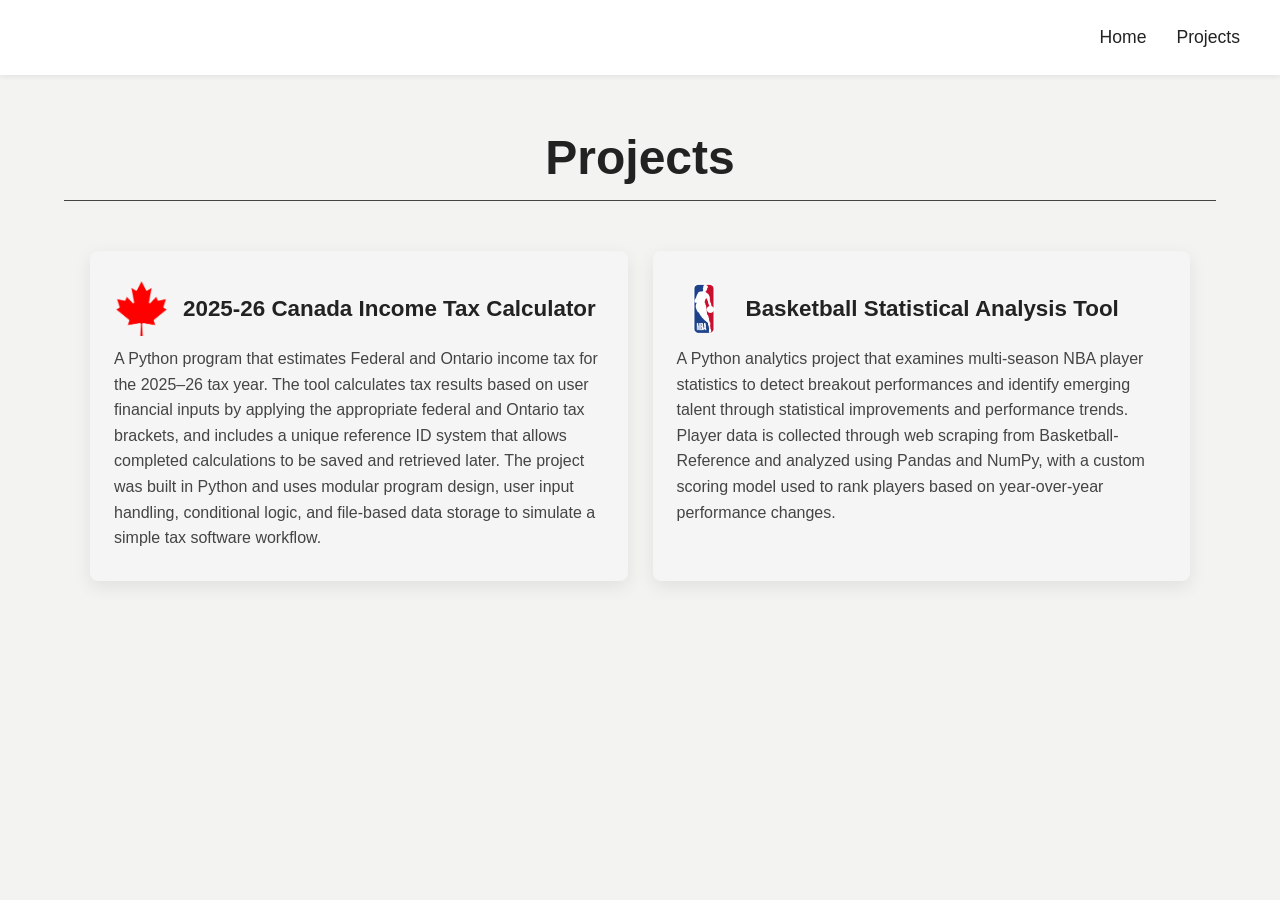
==== projects.html @ 59742af0 "Add files via upload" ====
<!DOCTYPE html>
<html lang="en">
<head>
<meta charset="UTF-8">
<meta name="viewport" content="width=device-width, initial-scale=1.0">
<title>Projects | Ethan Reis</title>

<link rel="stylesheet" href="styles.css">

<link rel="stylesheet"
href="https://cdnjs.cloudflare.com/ajax/libs/font-awesome/6.5.2/css/all.min.css"/>

</head>

<body>

<nav class="navbar">
<ul class="nav-links">
<li><a href="index.html#home">Home</a></li>
<li><a href="projects.html">Projects</a></li>
</ul>
</nav>


<section class="projects-page">

<h1>Projects</h1>
<div class="section-line"></div>


<div class="projects-grid">

<div class="project-card">

<div class="project-header">
<img src="assets/cra.png" class="project-icon">
<h3>2025-26 Canada Income Tax Calculator</h3>
</div>

<p>
A Python program that estimates Federal and Ontario income tax for the 2025–26 tax year. The tool calculates tax results based on user
financial inputs by applying the appropriate federal and Ontario tax brackets, and includes a unique reference ID system that allows 
completed calculations to be saved and retrieved later. The project was built in Python and uses modular program design, user input handling, conditional logic, 
and file-based data storage to simulate a simple tax software workflow.
</p>

</div>



<div class="project-card">

<div class="project-header">
<img src="assets/nba.png" class="project-icon">
<h3>Basketball Statistical Analysis Tool</h3>
</div>

<p>
A Python analytics project that examines multi-season NBA player statistics to detect breakout performances and identify emerging talent through 
statistical improvements and performance trends. Player data is collected through web scraping from Basketball-Reference and analyzed using Pandas and NumPy, 
with a custom scoring model used to rank players based on year-over-year performance changes.
</p>

</div>

</div>

</section>

</body>
</html>
---- styles.css ----
* {
  margin: 0;
  padding: 0;
  box-sizing: border-box;
}

html {
  scroll-behavior: smooth;
}

body {
  font-family: Arial, sans-serif;
  color: #222;
  background-color: #f3f3f1;
}

/* NAVBAR */
.navbar {
  position: fixed;
  top: 0;
  width: 100%;
  height: 75px;
  background-color: #ffffff;
  display: flex;
  justify-content: flex-end;
  align-items: center;
  padding: 0 40px;
  z-index: 1000;
  box-shadow: 0 1px 6px rgba(0, 0, 0, 0.08);
}

.nav-links {
  list-style: none;
  display: flex;
  gap: 30px;
}

.nav-links a {
  text-decoration: none;
  color: #222;
  font-size: 1.1rem;
  font-weight: 500;
  transition: 0.25s ease;
}

.nav-links a:hover {
  color: #555;
}

/* HERO */
.hero {
  min-height: 100vh;
  display: flex;
  justify-content: center;
  align-items: center;
  text-align: center;
  padding: 100px 20px 40px;
  position: relative;
  overflow: hidden;
  background: #efefec;
}

/* large top-left shape */
.hero::before {
  content: "";
  position: absolute;
  width: 520px;
  height: 520px;
  top: -120px;
  left: -80px;
  background: rgba(255,255,255,0.55);
  clip-path: polygon(50% 0%, 100% 50%, 50% 100%, 0% 50%);
  transform: rotate(12deg);
}

/* bottom-right shape */
.hero::after {
  content: "";
  position: absolute;
  width: 480px;
  height: 480px;
  bottom: -160px;
  right: -100px;
  background: rgba(210,210,210,0.35);
  clip-path: polygon(25% 0%, 100% 0%, 75% 100%, 0% 100%);
  transform: rotate(-10deg);
}

/* extra shapes */
.hero .shape1,
.hero .shape2,
.hero .shape3,
.hero .shape4 {
  position: absolute;
  z-index: 0;
}

.hero .shape1 {
  width: 300px;
  height: 300px;
  top: 15%;
  right: 20%;
  background: rgba(230,230,230,0.4);
  clip-path: polygon(0 20%, 80% 0, 100% 80%, 20% 100%);
  transform: rotate(18deg);
}

.hero .shape2 {
  width: 220px;
  height: 220px;
  bottom: 18%;
  left: 22%;
  background: rgba(200,200,200,0.35);
  transform: rotate(45deg);
}

.hero .shape3 {
  width: 180px;
  height: 180px;
  top: 30%;
  left: 10%;
  background: rgba(240,240,240,0.45);
  clip-path: polygon(50% 0%, 100% 40%, 80% 100%, 20% 100%, 0% 40%);
}

.hero .shape4 {
  width: 260px;
  height: 260px;
  bottom: 10%;
  right: 35%;
  background: rgba(220,220,220,0.35);
  clip-path: polygon(25% 0%, 100% 25%, 75% 100%, 0% 75%);
}

.hero .shape5,
.hero .shape6,
.hero .shape7 {
  position: absolute;
  z-index: 0;
}

/* large mid-right */
.hero .shape5 {
  width: 420px;
  height: 420px;
  top: 35%;
  right: -120px;
  background: rgba(220,220,220,0.35);
  clip-path: polygon(20% 0%, 100% 20%, 80% 100%, 0% 80%);
  transform: rotate(-14deg);
}

/* large center-left */
.hero .shape6 {
  width: 380px;
  height: 380px;
  top: 45%;
  left: -140px;
  background: rgba(245,245,245,0.45);
  transform: rotate(45deg);
}

/* subtle top middle */
.hero .shape7 {
  width: 300px;
  height: 300px;
  top: -60px;
  left: 40%;
  background: rgba(210,210,210,0.3);
  clip-path: polygon(50% 0%, 100% 35%, 80% 100%, 20% 100%, 0% 35%);
  transform: rotate(10deg);
}

.cat-logo {
  position: absolute;
  top: 95px;
  left: 20px;
  width: 110px;
  height: auto;
  z-index: 5;
  opacity: 0.95;
}

.hero-content h1 {
  font-size: 4rem;
  margin-bottom: 20px;
  color: #222;
}

.hero-content p {
  font-size: 1.3rem;
  font-weight: 600;
  margin-bottom: 30px;
  color: #333;
}

/* ICONS */
.social-icons {
  display: flex;
  justify-content: center;
  gap: 28px;
}

.social-icons a {
  color: #222;
  font-size: 2.4rem;
  transition: transform 0.25s ease, color 0.25s ease;
}

.social-icons a:hover {
  transform: scale(1.12);
  color: #555;
}

/* SCROLL DOWN */
.scroll-down {
  position: absolute;
  bottom: 30px;
  left: 50%;
  transform: translateX(-50%);
}

.scroll-down a {
  color: #222;
  font-size: 2rem;
  animation: bounce 1.5s infinite;
  display: inline-block;
}

@keyframes bounce {
  0%, 100% {
    transform: translateY(0);
  }
  50% {
    transform: translateY(8px);
  }
}

/* SCROLL UP */
.scroll-up {
  margin-top: 40px;
  text-align: center;
}

.scroll-up a {
  color: #222;
  font-size: 2rem;
  animation: bounce-up 1.5s infinite;
  display: inline-block;
}

@keyframes bounce-up {
  0%, 100% {
    transform: translateY(0);
  }
  50% {
    transform: translateY(-8px);
  }
}

/* SECTIONS */
.section {
  min-height: 100vh;
  padding: 120px 40px 60px;
  background: transparent;
  text-align: center;
}

.section h2 {
  font-size: 3rem;
  margin-bottom: 15px;
}

.section-line {
  width: 96%;
  max-width: 1700px;
  height: 1px;
  background-color: #444;
  margin: 0 auto 50px;
}

/* ABOUT */
.about-section p {
  max-width: 900px;
  margin: 0 auto;
  font-size: 1.15rem;
  line-height: 1.8;
  color: #333;
}

/* SKILLS */
.skills-section {
  padding-bottom: 80px;
}

.skills-group {
  max-width: 1200px;
  margin: 0 auto 70px;
  padding: 40px 30px;
  background: #2f2f2f;
  border-radius: 12px;
  box-shadow: 0 8px 22px rgba(0, 0, 0, 0.12);
}

.skills-group h3 {
  font-size: 2.8rem;
  color: #f3f3f3;
  margin-bottom: 18px;
}

.skills-text {
  font-size: 1.2rem;
  color: #ffffff;
  margin-bottom: 35px;
  line-height: 1.6;
}

.logo-row {
  display: flex;
  justify-content: center;
  align-items: center;
  flex-wrap: wrap;
  gap: 35px;
}

.logo-card {
  width: 115px;
  height: 115px;
  display: flex;
  align-items: center;
  justify-content: center;
}

.logo-card img {
  max-width: 90px;
  max-height: 90px;
  object-fit: contain;
  display: block;
}

/* FLOATING EFFECT */
.floating {
  animation: float 3.2s ease-in-out infinite;
}

.delay-1 {
  animation-delay: 0.3s;
}

.delay-2 {
  animation-delay: 0.6s;
}

.delay-3 {
  animation-delay: 0.9s;
}

.delay-4 {
  animation-delay: 1.2s;
}

@keyframes float {
  0%, 100% {
    transform: translateY(0px);
  }
  50% {
    transform: translateY(-10px);
  }
}

/* CONTACT */
.contact-icon {
  font-size: 4rem;
  margin-bottom: 40px;
  color: #222;
}

.contact-card {
  background-color: #f5f5f5;
  max-width: 950px;
  margin: 0 auto;
  padding: 45px;
  border-radius: 6px;
  box-shadow: 0 8px 25px rgba(0, 0, 0, 0.08);
  text-align: left;
}

.contact-card form {
  display: flex;
  flex-direction: column;
}

.contact-card label {
  font-weight: 700;
  margin-bottom: 10px;
  margin-top: 18px;
  color: #222;
}

.contact-card input,
.contact-card textarea {
  width: 100%;
  padding: 14px 12px;
  border: 1px solid #c8c8c8;
  border-radius: 4px;
  font-size: 1rem;
  background-color: #fff;
  outline: none;
}

.contact-card textarea {
  resize: vertical;
}

.contact-card button {
  margin: 28px auto 0;
  padding: 12px 24px;
  border: 1px solid #bbb;
  background-color: #efefef;
  border-radius: 4px;
  font-size: 1rem;
  font-weight: 700;
  cursor: pointer;
  transition: 0.25s ease;
}

.contact-card button:hover {
  background-color: #ddd;
}

/* PROJECTS PAGE */
.projects-page {
  min-height: 100vh;
  padding: 130px 40px 60px;
  background: transparent;
  text-align: center;
}

.projects-page h1 {
  font-size: 3rem;
  margin-bottom: 15px;
}

.projects-grid {
  max-width: 1100px;
  margin: 0 auto;
  display: grid;
  grid-template-columns: repeat(auto-fit, minmax(260px, 1fr));
  gap: 25px;
}

.project-card {
  background-color: #f5f5f5;
  padding: 30px 24px;
  border-radius: 8px;
  box-shadow: 0 6px 18px rgba(0, 0, 0, 0.08);
  text-align: left;
}

.project-card h3 {
  margin-bottom: 14px;
  font-size: 1.35rem;
}

.project-card p {
  color: #444;
  line-height: 1.6;
}

/* RESPONSIVE */
@media (max-width: 900px) {
  .cat-logo {
    width: 80px;
    top: 88px;
    left: 12px;
  }

  .skills-group h3 {
    font-size: 2.1rem;
  }

  .logo-card {
    width: 90px;
    height: 90px;
  }

  .logo-card img {
    max-width: 70px;
    max-height: 70px;
  }
}

@media (max-width: 768px) {
  .navbar {
    padding: 0 20px;
  }

  .nav-links {
    gap: 18px;
  }

  .hero-content h1 {
    font-size: 2.8rem;
  }

  .hero-content p {
    font-size: 1rem;
  }

  .section h2,
  .projects-page h1 {
    font-size: 2.2rem;
  }

  .contact-card {
    padding: 25px;
  }

  .skills-group {
    padding: 30px 20px;
  }

  .skills-text {
    font-size: 1rem;
  }
}

.project-header {
display: flex;
align-items: center;
gap: 14px;
margin-bottom: 10px;
}

.project-icon {
width: 55px;
height: 55px;
object-fit: contain;
}

.project-card h3 {
margin: 0;
font-size: 1.4rem;
}
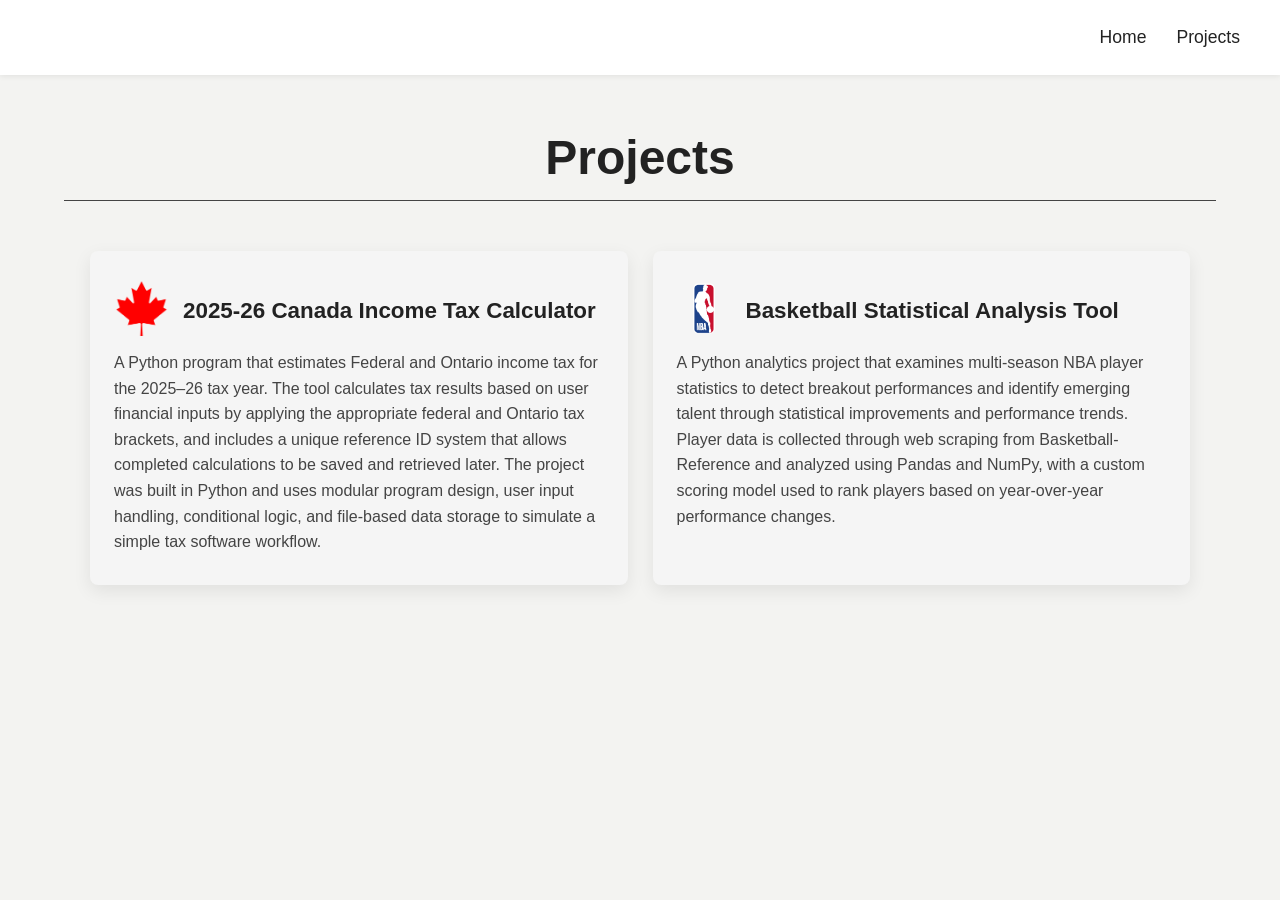
==== commit 7eeb1f80: "Update projects.html" ====
--- a/projects.html
+++ b/projects.html
@@ -33,8 +33,10 @@
 <div class="project-card">
 
 <div class="project-header">
-<img src="assets/cra.png" class="project-icon">
-<h3>2025-26 Canada Income Tax Calculator</h3>
+  <a href="https://github.com/akareese/Canadian-Federal-Ontario-Income-Tax-Calculator-2025-26" target="_blank">
+    <img src="assets/cra.png" class="project-icon" alt="CRA Logo">
+  </a>
+  <h3>2025-26 Canada Income Tax Calculator</h3>
 </div>
 
 <p>
@@ -51,10 +53,11 @@
 <div class="project-card">
 
 <div class="project-header">
-<img src="assets/nba.png" class="project-icon">
-<h3>Basketball Statistical Analysis Tool</h3>
+  <a href="https://github.com/akareese/NBA-Breakout-Season-Analysis-" target="_blank">
+    <img src="assets/nba.png" class="project-icon" alt="NBA Logo">
+  </a>
+  <h3>Basketball Statistical Analysis Tool</h3>
 </div>
-
 <p>
 A Python analytics project that examines multi-season NBA player statistics to detect breakout performances and identify emerging talent through 
 statistical improvements and performance trends. Player data is collected through web scraping from Basketball-Reference and analyzed using Pandas and NumPy, 
@@ -68,4 +71,4 @@
 </section>
 
 </body>
-</html>+</html>
--- a/styles.css
+++ b/styles.css
@@ -1,544 +1,544 @@
-* {
-  margin: 0;
-  padding: 0;
-  box-sizing: border-box;
-}
-
-html {
-  scroll-behavior: smooth;
-}
-
-body {
-  font-family: Arial, sans-serif;
-  color: #222;
-  background-color: #f3f3f1;
-}
-
-/* NAVBAR */
-.navbar {
-  position: fixed;
-  top: 0;
-  width: 100%;
-  height: 75px;
-  background-color: #ffffff;
-  display: flex;
-  justify-content: flex-end;
-  align-items: center;
-  padding: 0 40px;
-  z-index: 1000;
-  box-shadow: 0 1px 6px rgba(0, 0, 0, 0.08);
-}
-
-.nav-links {
-  list-style: none;
-  display: flex;
-  gap: 30px;
-}
-
-.nav-links a {
-  text-decoration: none;
-  color: #222;
-  font-size: 1.1rem;
-  font-weight: 500;
-  transition: 0.25s ease;
-}
-
-.nav-links a:hover {
-  color: #555;
-}
-
-/* HERO */
-.hero {
-  min-height: 100vh;
-  display: flex;
-  justify-content: center;
-  align-items: center;
-  text-align: center;
-  padding: 100px 20px 40px;
-  position: relative;
-  overflow: hidden;
-  background: #efefec;
-}
-
-/* large top-left shape */
-.hero::before {
-  content: "";
-  position: absolute;
-  width: 520px;
-  height: 520px;
-  top: -120px;
-  left: -80px;
-  background: rgba(255,255,255,0.55);
-  clip-path: polygon(50% 0%, 100% 50%, 50% 100%, 0% 50%);
-  transform: rotate(12deg);
-}
-
-/* bottom-right shape */
-.hero::after {
-  content: "";
-  position: absolute;
-  width: 480px;
-  height: 480px;
-  bottom: -160px;
-  right: -100px;
-  background: rgba(210,210,210,0.35);
-  clip-path: polygon(25% 0%, 100% 0%, 75% 100%, 0% 100%);
-  transform: rotate(-10deg);
-}
-
-/* extra shapes */
-.hero .shape1,
-.hero .shape2,
-.hero .shape3,
-.hero .shape4 {
-  position: absolute;
-  z-index: 0;
-}
-
-.hero .shape1 {
-  width: 300px;
-  height: 300px;
-  top: 15%;
-  right: 20%;
-  background: rgba(230,230,230,0.4);
-  clip-path: polygon(0 20%, 80% 0, 100% 80%, 20% 100%);
-  transform: rotate(18deg);
-}
-
-.hero .shape2 {
-  width: 220px;
-  height: 220px;
-  bottom: 18%;
-  left: 22%;
-  background: rgba(200,200,200,0.35);
-  transform: rotate(45deg);
-}
-
-.hero .shape3 {
-  width: 180px;
-  height: 180px;
-  top: 30%;
-  left: 10%;
-  background: rgba(240,240,240,0.45);
-  clip-path: polygon(50% 0%, 100% 40%, 80% 100%, 20% 100%, 0% 40%);
-}
-
-.hero .shape4 {
-  width: 260px;
-  height: 260px;
-  bottom: 10%;
-  right: 35%;
-  background: rgba(220,220,220,0.35);
-  clip-path: polygon(25% 0%, 100% 25%, 75% 100%, 0% 75%);
-}
-
-.hero .shape5,
-.hero .shape6,
-.hero .shape7 {
-  position: absolute;
-  z-index: 0;
-}
-
-/* large mid-right */
-.hero .shape5 {
-  width: 420px;
-  height: 420px;
-  top: 35%;
-  right: -120px;
-  background: rgba(220,220,220,0.35);
-  clip-path: polygon(20% 0%, 100% 20%, 80% 100%, 0% 80%);
-  transform: rotate(-14deg);
-}
-
-/* large center-left */
-.hero .shape6 {
-  width: 380px;
-  height: 380px;
-  top: 45%;
-  left: -140px;
-  background: rgba(245,245,245,0.45);
-  transform: rotate(45deg);
-}
-
-/* subtle top middle */
-.hero .shape7 {
-  width: 300px;
-  height: 300px;
-  top: -60px;
-  left: 40%;
-  background: rgba(210,210,210,0.3);
-  clip-path: polygon(50% 0%, 100% 35%, 80% 100%, 20% 100%, 0% 35%);
-  transform: rotate(10deg);
-}
-
-.cat-logo {
-  position: absolute;
-  top: 95px;
-  left: 20px;
-  width: 110px;
-  height: auto;
-  z-index: 5;
-  opacity: 0.95;
-}
-
-.hero-content h1 {
-  font-size: 4rem;
-  margin-bottom: 20px;
-  color: #222;
-}
-
-.hero-content p {
-  font-size: 1.3rem;
-  font-weight: 600;
-  margin-bottom: 30px;
-  color: #333;
-}
-
-/* ICONS */
-.social-icons {
-  display: flex;
-  justify-content: center;
-  gap: 28px;
-}
-
-.social-icons a {
-  color: #222;
-  font-size: 2.4rem;
-  transition: transform 0.25s ease, color 0.25s ease;
-}
-
-.social-icons a:hover {
-  transform: scale(1.12);
-  color: #555;
-}
-
-/* SCROLL DOWN */
-.scroll-down {
-  position: absolute;
-  bottom: 30px;
-  left: 50%;
-  transform: translateX(-50%);
-}
-
-.scroll-down a {
-  color: #222;
-  font-size: 2rem;
-  animation: bounce 1.5s infinite;
-  display: inline-block;
-}
-
-@keyframes bounce {
-  0%, 100% {
-    transform: translateY(0);
-  }
-  50% {
-    transform: translateY(8px);
-  }
-}
-
-/* SCROLL UP */
-.scroll-up {
-  margin-top: 40px;
-  text-align: center;
-}
-
-.scroll-up a {
-  color: #222;
-  font-size: 2rem;
-  animation: bounce-up 1.5s infinite;
-  display: inline-block;
-}
-
-@keyframes bounce-up {
-  0%, 100% {
-    transform: translateY(0);
-  }
-  50% {
-    transform: translateY(-8px);
-  }
-}
-
-/* SECTIONS */
-.section {
-  min-height: 100vh;
-  padding: 120px 40px 60px;
-  background: transparent;
-  text-align: center;
-}
-
-.section h2 {
-  font-size: 3rem;
-  margin-bottom: 15px;
-}
-
-.section-line {
-  width: 96%;
-  max-width: 1700px;
-  height: 1px;
-  background-color: #444;
-  margin: 0 auto 50px;
-}
-
-/* ABOUT */
-.about-section p {
-  max-width: 900px;
-  margin: 0 auto;
-  font-size: 1.15rem;
-  line-height: 1.8;
-  color: #333;
-}
-
-/* SKILLS */
-.skills-section {
-  padding-bottom: 80px;
-}
-
-.skills-group {
-  max-width: 1200px;
-  margin: 0 auto 70px;
-  padding: 40px 30px;
-  background: #2f2f2f;
-  border-radius: 12px;
-  box-shadow: 0 8px 22px rgba(0, 0, 0, 0.12);
-}
-
-.skills-group h3 {
-  font-size: 2.8rem;
-  color: #f3f3f3;
-  margin-bottom: 18px;
-}
-
-.skills-text {
-  font-size: 1.2rem;
-  color: #ffffff;
-  margin-bottom: 35px;
-  line-height: 1.6;
-}
-
-.logo-row {
-  display: flex;
-  justify-content: center;
-  align-items: center;
-  flex-wrap: wrap;
-  gap: 35px;
-}
-
-.logo-card {
-  width: 115px;
-  height: 115px;
-  display: flex;
-  align-items: center;
-  justify-content: center;
-}
-
-.logo-card img {
-  max-width: 90px;
-  max-height: 90px;
-  object-fit: contain;
-  display: block;
-}
-
-/* FLOATING EFFECT */
-.floating {
-  animation: float 3.2s ease-in-out infinite;
-}
-
-.delay-1 {
-  animation-delay: 0.3s;
-}
-
-.delay-2 {
-  animation-delay: 0.6s;
-}
-
-.delay-3 {
-  animation-delay: 0.9s;
-}
-
-.delay-4 {
-  animation-delay: 1.2s;
-}
-
-@keyframes float {
-  0%, 100% {
-    transform: translateY(0px);
-  }
-  50% {
-    transform: translateY(-10px);
-  }
-}
-
-/* CONTACT */
-.contact-icon {
-  font-size: 4rem;
-  margin-bottom: 40px;
-  color: #222;
-}
-
-.contact-card {
-  background-color: #f5f5f5;
-  max-width: 950px;
-  margin: 0 auto;
-  padding: 45px;
-  border-radius: 6px;
-  box-shadow: 0 8px 25px rgba(0, 0, 0, 0.08);
-  text-align: left;
-}
-
-.contact-card form {
-  display: flex;
-  flex-direction: column;
-}
-
-.contact-card label {
-  font-weight: 700;
-  margin-bottom: 10px;
-  margin-top: 18px;
-  color: #222;
-}
-
-.contact-card input,
-.contact-card textarea {
-  width: 100%;
-  padding: 14px 12px;
-  border: 1px solid #c8c8c8;
-  border-radius: 4px;
-  font-size: 1rem;
-  background-color: #fff;
-  outline: none;
-}
-
-.contact-card textarea {
-  resize: vertical;
-}
-
-.contact-card button {
-  margin: 28px auto 0;
-  padding: 12px 24px;
-  border: 1px solid #bbb;
-  background-color: #efefef;
-  border-radius: 4px;
-  font-size: 1rem;
-  font-weight: 700;
-  cursor: pointer;
-  transition: 0.25s ease;
-}
-
-.contact-card button:hover {
-  background-color: #ddd;
-}
-
-/* PROJECTS PAGE */
-.projects-page {
-  min-height: 100vh;
-  padding: 130px 40px 60px;
-  background: transparent;
-  text-align: center;
-}
-
-.projects-page h1 {
-  font-size: 3rem;
-  margin-bottom: 15px;
-}
-
-.projects-grid {
-  max-width: 1100px;
-  margin: 0 auto;
-  display: grid;
-  grid-template-columns: repeat(auto-fit, minmax(260px, 1fr));
-  gap: 25px;
-}
-
-.project-card {
-  background-color: #f5f5f5;
-  padding: 30px 24px;
-  border-radius: 8px;
-  box-shadow: 0 6px 18px rgba(0, 0, 0, 0.08);
-  text-align: left;
-}
-
-.project-card h3 {
-  margin-bottom: 14px;
-  font-size: 1.35rem;
-}
-
-.project-card p {
-  color: #444;
-  line-height: 1.6;
-}
-
-/* RESPONSIVE */
-@media (max-width: 900px) {
-  .cat-logo {
-    width: 80px;
-    top: 88px;
-    left: 12px;
-  }
-
-  .skills-group h3 {
-    font-size: 2.1rem;
-  }
-
-  .logo-card {
-    width: 90px;
-    height: 90px;
-  }
-
-  .logo-card img {
-    max-width: 70px;
-    max-height: 70px;
-  }
-}
-
-@media (max-width: 768px) {
-  .navbar {
-    padding: 0 20px;
-  }
-
-  .nav-links {
-    gap: 18px;
-  }
-
-  .hero-content h1 {
-    font-size: 2.8rem;
-  }
-
-  .hero-content p {
-    font-size: 1rem;
-  }
-
-  .section h2,
-  .projects-page h1 {
-    font-size: 2.2rem;
-  }
-
-  .contact-card {
-    padding: 25px;
-  }
-
-  .skills-group {
-    padding: 30px 20px;
-  }
-
-  .skills-text {
-    font-size: 1rem;
-  }
-}
-
-.project-header {
-display: flex;
-align-items: center;
-gap: 14px;
-margin-bottom: 10px;
-}
-
-.project-icon {
-width: 55px;
-height: 55px;
-object-fit: contain;
-}
-
-.project-card h3 {
-margin: 0;
-font-size: 1.4rem;
+* {
+  margin: 0;
+  padding: 0;
+  box-sizing: border-box;
+}
+
+html {
+  scroll-behavior: smooth;
+}
+
+body {
+  font-family: Arial, sans-serif;
+  color: #222;
+  background-color: #f3f3f1;
+}
+
+/* NAVBAR */
+.navbar {
+  position: fixed;
+  top: 0;
+  width: 100%;
+  height: 75px;
+  background-color: #ffffff;
+  display: flex;
+  justify-content: flex-end;
+  align-items: center;
+  padding: 0 40px;
+  z-index: 1000;
+  box-shadow: 0 1px 6px rgba(0, 0, 0, 0.08);
+}
+
+.nav-links {
+  list-style: none;
+  display: flex;
+  gap: 30px;
+}
+
+.nav-links a {
+  text-decoration: none;
+  color: #222;
+  font-size: 1.1rem;
+  font-weight: 500;
+  transition: 0.25s ease;
+}
+
+.nav-links a:hover {
+  color: #555;
+}
+
+/* HERO */
+.hero {
+  min-height: 100vh;
+  display: flex;
+  justify-content: center;
+  align-items: center;
+  text-align: center;
+  padding: 100px 20px 40px;
+  position: relative;
+  overflow: hidden;
+  background: #efefec;
+}
+
+/* large top-left shape */
+.hero::before {
+  content: "";
+  position: absolute;
+  width: 520px;
+  height: 520px;
+  top: -120px;
+  left: -80px;
+  background: rgba(255,255,255,0.55);
+  clip-path: polygon(50% 0%, 100% 50%, 50% 100%, 0% 50%);
+  transform: rotate(12deg);
+}
+
+/* bottom-right shape */
+.hero::after {
+  content: "";
+  position: absolute;
+  width: 480px;
+  height: 480px;
+  bottom: -160px;
+  right: -100px;
+  background: rgba(210,210,210,0.35);
+  clip-path: polygon(25% 0%, 100% 0%, 75% 100%, 0% 100%);
+  transform: rotate(-10deg);
+}
+
+/* extra shapes */
+.hero .shape1,
+.hero .shape2,
+.hero .shape3,
+.hero .shape4 {
+  position: absolute;
+  z-index: 0;
+}
+
+.hero .shape1 {
+  width: 300px;
+  height: 300px;
+  top: 15%;
+  right: 20%;
+  background: rgba(230,230,230,0.4);
+  clip-path: polygon(0 20%, 80% 0, 100% 80%, 20% 100%);
+  transform: rotate(18deg);
+}
+
+.hero .shape2 {
+  width: 220px;
+  height: 220px;
+  bottom: 18%;
+  left: 22%;
+  background: rgba(200,200,200,0.35);
+  transform: rotate(45deg);
+}
+
+.hero .shape3 {
+  width: 180px;
+  height: 180px;
+  top: 30%;
+  left: 10%;
+  background: rgba(240,240,240,0.45);
+  clip-path: polygon(50% 0%, 100% 40%, 80% 100%, 20% 100%, 0% 40%);
+}
+
+.hero .shape4 {
+  width: 260px;
+  height: 260px;
+  bottom: 10%;
+  right: 35%;
+  background: rgba(220,220,220,0.35);
+  clip-path: polygon(25% 0%, 100% 25%, 75% 100%, 0% 75%);
+}
+
+.hero .shape5,
+.hero .shape6,
+.hero .shape7 {
+  position: absolute;
+  z-index: 0;
+}
+
+/* large mid-right */
+.hero .shape5 {
+  width: 420px;
+  height: 420px;
+  top: 35%;
+  right: -120px;
+  background: rgba(220,220,220,0.35);
+  clip-path: polygon(20% 0%, 100% 20%, 80% 100%, 0% 80%);
+  transform: rotate(-14deg);
+}
+
+/* large center-left */
+.hero .shape6 {
+  width: 380px;
+  height: 380px;
+  top: 45%;
+  left: -140px;
+  background: rgba(245,245,245,0.45);
+  transform: rotate(45deg);
+}
+
+/* subtle top middle */
+.hero .shape7 {
+  width: 300px;
+  height: 300px;
+  top: -60px;
+  left: 40%;
+  background: rgba(210,210,210,0.3);
+  clip-path: polygon(50% 0%, 100% 35%, 80% 100%, 20% 100%, 0% 35%);
+  transform: rotate(10deg);
+}
+
+.cat-logo {
+  position: absolute;
+  top: 95px;
+  left: 20px;
+  width: 110px;
+  height: auto;
+  z-index: 5;
+  opacity: 0.95;
+}
+
+.hero-content h1 {
+  font-size: 4rem;
+  margin-bottom: 20px;
+  color: #222;
+}
+
+.hero-content p {
+  font-size: 1.3rem;
+  font-weight: 600;
+  margin-bottom: 30px;
+  color: #333;
+}
+
+/* ICONS */
+.social-icons {
+  display: flex;
+  justify-content: center;
+  gap: 28px;
+}
+
+.social-icons a {
+  color: #222;
+  font-size: 2.4rem;
+  transition: transform 0.25s ease, color 0.25s ease;
+}
+
+.social-icons a:hover {
+  transform: scale(1.12);
+  color: #555;
+}
+
+/* SCROLL DOWN */
+.scroll-down {
+  position: absolute;
+  bottom: 30px;
+  left: 50%;
+  transform: translateX(-50%);
+}
+
+.scroll-down a {
+  color: #222;
+  font-size: 2rem;
+  animation: bounce 1.5s infinite;
+  display: inline-block;
+}
+
+@keyframes bounce {
+  0%, 100% {
+    transform: translateY(0);
+  }
+  50% {
+    transform: translateY(8px);
+  }
+}
+
+/* SCROLL UP */
+.scroll-up {
+  margin-top: 40px;
+  text-align: center;
+}
+
+.scroll-up a {
+  color: #222;
+  font-size: 2rem;
+  animation: bounce-up 1.5s infinite;
+  display: inline-block;
+}
+
+@keyframes bounce-up {
+  0%, 100% {
+    transform: translateY(0);
+  }
+  50% {
+    transform: translateY(-8px);
+  }
+}
+
+/* SECTIONS */
+.section {
+  min-height: 100vh;
+  padding: 120px 40px 60px;
+  background: transparent;
+  text-align: center;
+}
+
+.section h2 {
+  font-size: 3rem;
+  margin-bottom: 15px;
+}
+
+.section-line {
+  width: 96%;
+  max-width: 1700px;
+  height: 1px;
+  background-color: #444;
+  margin: 0 auto 50px;
+}
+
+/* ABOUT */
+.about-section p {
+  max-width: 900px;
+  margin: 0 auto;
+  font-size: 1.15rem;
+  line-height: 1.8;
+  color: #333;
+}
+
+/* SKILLS */
+.skills-section {
+  padding-bottom: 80px;
+}
+
+.skills-group {
+  max-width: 1200px;
+  margin: 0 auto 70px;
+  padding: 40px 30px;
+  background: #2f2f2f;
+  border-radius: 12px;
+  box-shadow: 0 8px 22px rgba(0, 0, 0, 0.12);
+}
+
+.skills-group h3 {
+  font-size: 2.8rem;
+  color: #f3f3f3;
+  margin-bottom: 18px;
+}
+
+.skills-text {
+  font-size: 1.2rem;
+  color: #ffffff;
+  margin-bottom: 35px;
+  line-height: 1.6;
+}
+
+.logo-row {
+  display: flex;
+  justify-content: center;
+  align-items: center;
+  flex-wrap: wrap;
+  gap: 35px;
+}
+
+.logo-card {
+  width: 115px;
+  height: 115px;
+  display: flex;
+  align-items: center;
+  justify-content: center;
+}
+
+.logo-card img {
+  max-width: 90px;
+  max-height: 90px;
+  object-fit: contain;
+  display: block;
+}
+
+/* FLOATING EFFECT */
+.floating {
+  animation: float 3.2s ease-in-out infinite;
+}
+
+.delay-1 {
+  animation-delay: 0.3s;
+}
+
+.delay-2 {
+  animation-delay: 0.6s;
+}
+
+.delay-3 {
+  animation-delay: 0.9s;
+}
+
+.delay-4 {
+  animation-delay: 1.2s;
+}
+
+@keyframes float {
+  0%, 100% {
+    transform: translateY(0px);
+  }
+  50% {
+    transform: translateY(-10px);
+  }
+}
+
+/* CONTACT */
+.contact-icon {
+  font-size: 4rem;
+  margin-bottom: 40px;
+  color: #222;
+}
+
+.contact-card {
+  background-color: #f5f5f5;
+  max-width: 950px;
+  margin: 0 auto;
+  padding: 45px;
+  border-radius: 6px;
+  box-shadow: 0 8px 25px rgba(0, 0, 0, 0.08);
+  text-align: left;
+}
+
+.contact-card form {
+  display: flex;
+  flex-direction: column;
+}
+
+.contact-card label {
+  font-weight: 700;
+  margin-bottom: 10px;
+  margin-top: 18px;
+  color: #222;
+}
+
+.contact-card input,
+.contact-card textarea {
+  width: 100%;
+  padding: 14px 12px;
+  border: 1px solid #c8c8c8;
+  border-radius: 4px;
+  font-size: 1rem;
+  background-color: #fff;
+  outline: none;
+}
+
+.contact-card textarea {
+  resize: vertical;
+}
+
+.contact-card button {
+  margin: 28px auto 0;
+  padding: 12px 24px;
+  border: 1px solid #bbb;
+  background-color: #efefef;
+  border-radius: 4px;
+  font-size: 1rem;
+  font-weight: 700;
+  cursor: pointer;
+  transition: 0.25s ease;
+}
+
+.contact-card button:hover {
+  background-color: #ddd;
+}
+
+/* PROJECTS PAGE */
+.projects-page {
+  min-height: 100vh;
+  padding: 130px 40px 60px;
+  background: transparent;
+  text-align: center;
+}
+
+.projects-page h1 {
+  font-size: 3rem;
+  margin-bottom: 15px;
+}
+
+.projects-grid {
+  max-width: 1100px;
+  margin: 0 auto;
+  display: grid;
+  grid-template-columns: repeat(auto-fit, minmax(260px, 1fr));
+  gap: 25px;
+}
+
+.project-card {
+  background-color: #f5f5f5;
+  padding: 30px 24px;
+  border-radius: 8px;
+  box-shadow: 0 6px 18px rgba(0, 0, 0, 0.08);
+  text-align: left;
+}
+
+.project-card h3 {
+  margin-bottom: 14px;
+  font-size: 1.35rem;
+}
+
+.project-card p {
+  color: #444;
+  line-height: 1.6;
+}
+
+/* RESPONSIVE */
+@media (max-width: 900px) {
+  .cat-logo {
+    width: 80px;
+    top: 88px;
+    left: 12px;
+  }
+
+  .skills-group h3 {
+    font-size: 2.1rem;
+  }
+
+  .logo-card {
+    width: 90px;
+    height: 90px;
+  }
+
+  .logo-card img {
+    max-width: 70px;
+    max-height: 70px;
+  }
+}
+
+@media (max-width: 768px) {
+  .navbar {
+    padding: 0 20px;
+  }
+
+  .nav-links {
+    gap: 18px;
+  }
+
+  .hero-content h1 {
+    font-size: 2.8rem;
+  }
+
+  .hero-content p {
+    font-size: 1rem;
+  }
+
+  .section h2,
+  .projects-page h1 {
+    font-size: 2.2rem;
+  }
+
+  .contact-card {
+    padding: 25px;
+  }
+
+  .skills-group {
+    padding: 30px 20px;
+  }
+
+  .skills-text {
+    font-size: 1rem;
+  }
+}
+
+.project-header {
+display: flex;
+align-items: center;
+gap: 14px;
+margin-bottom: 10px;
+}
+
+.project-icon {
+width: 55px;
+height: 55px;
+object-fit: contain;
+}
+
+.project-card h3 {
+margin: 0;
+font-size: 1.4rem;
 }
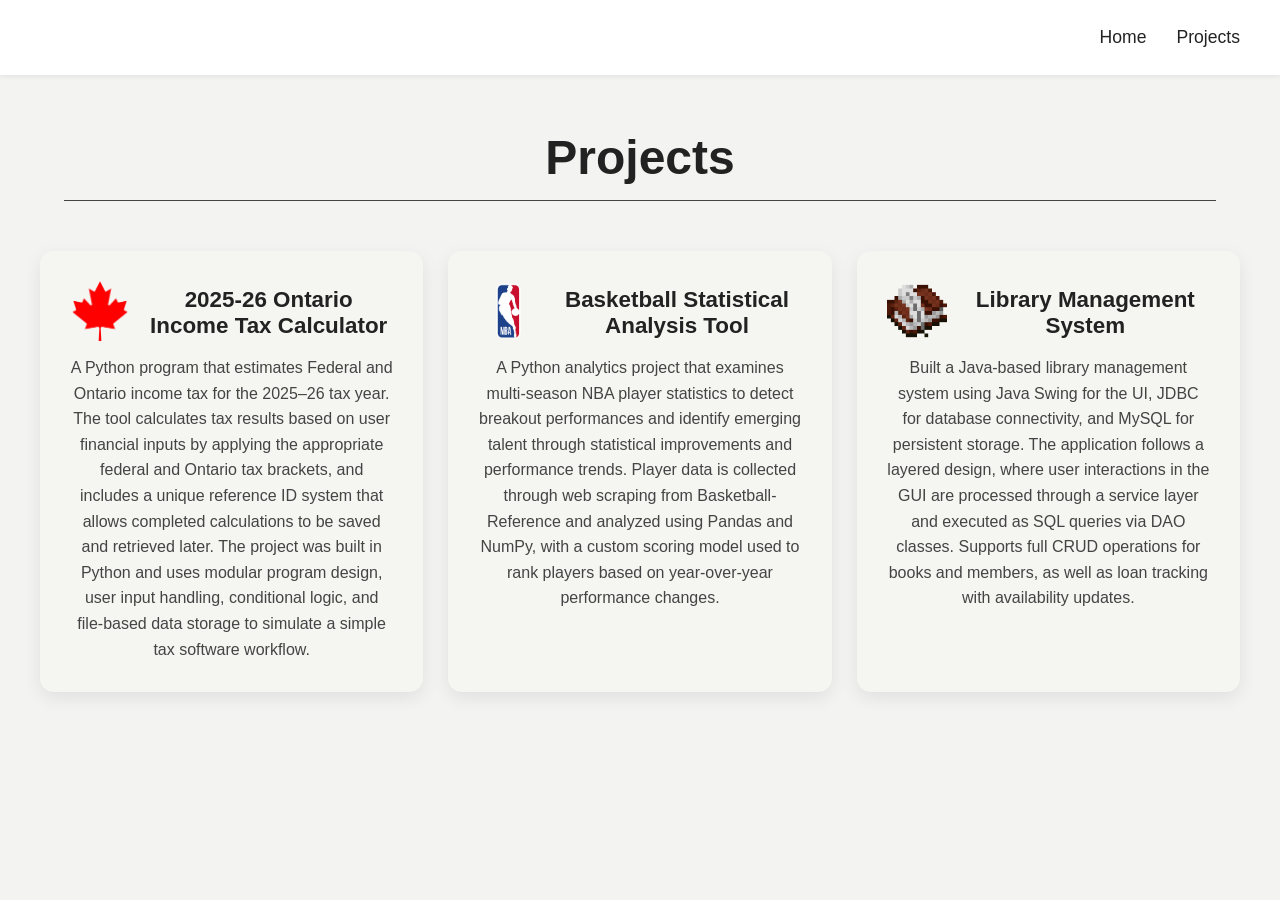
==== commit 8ea9699a: "initial commit" ====
--- a/projects.html
+++ b/projects.html
@@ -1,74 +1,76 @@
-<!DOCTYPE html>
-<html lang="en">
-<head>
-<meta charset="UTF-8">
-<meta name="viewport" content="width=device-width, initial-scale=1.0">
-<title>Projects | Ethan Reis</title>
-
-<link rel="stylesheet" href="styles.css">
-
-<link rel="stylesheet"
-href="https://cdnjs.cloudflare.com/ajax/libs/font-awesome/6.5.2/css/all.min.css"/>
-
-</head>
-
-<body>
-
-<nav class="navbar">
-<ul class="nav-links">
-<li><a href="index.html#home">Home</a></li>
-<li><a href="projects.html">Projects</a></li>
-</ul>
-</nav>
-
-
-<section class="projects-page">
-
-<h1>Projects</h1>
-<div class="section-line"></div>
-
-
-<div class="projects-grid">
-
-<div class="project-card">
-
-<div class="project-header">
-  <a href="https://github.com/akareese/Canadian-Federal-Ontario-Income-Tax-Calculator-2025-26" target="_blank">
-    <img src="assets/cra.png" class="project-icon" alt="CRA Logo">
-  </a>
-  <h3>2025-26 Canada Income Tax Calculator</h3>
-</div>
-
-<p>
-A Python program that estimates Federal and Ontario income tax for the 2025–26 tax year. The tool calculates tax results based on user
-financial inputs by applying the appropriate federal and Ontario tax brackets, and includes a unique reference ID system that allows 
-completed calculations to be saved and retrieved later. The project was built in Python and uses modular program design, user input handling, conditional logic, 
-and file-based data storage to simulate a simple tax software workflow.
-</p>
-
-</div>
-
-
-
-<div class="project-card">
-
-<div class="project-header">
-  <a href="https://github.com/akareese/NBA-Breakout-Season-Analysis-" target="_blank">
-    <img src="assets/nba.png" class="project-icon" alt="NBA Logo">
-  </a>
-  <h3>Basketball Statistical Analysis Tool</h3>
-</div>
-<p>
-A Python analytics project that examines multi-season NBA player statistics to detect breakout performances and identify emerging talent through 
-statistical improvements and performance trends. Player data is collected through web scraping from Basketball-Reference and analyzed using Pandas and NumPy, 
-with a custom scoring model used to rank players based on year-over-year performance changes.
-</p>
-
-</div>
-
-</div>
-
-</section>
-
-</body>
-</html>
+<!DOCTYPE html>
+<html lang="en">
+<head>
+<meta charset="UTF-8">
+<meta name="viewport" content="width=device-width, initial-scale=1.0">
+<title>Projects | Ethan Reis</title>
+
+<link rel="stylesheet" href="styles.css">
+<link rel="stylesheet" href="https://cdnjs.cloudflare.com/ajax/libs/font-awesome/6.5.2/css/all.min.css"/>
+</head>
+
+<body>
+
+<nav class="navbar">
+  <ul class="nav-links">
+    <li><a href="index.html#home">Home</a></li>
+    <li><a href="projects.html">Projects</a></li>
+  </ul>
+</nav>
+
+<section class="projects-page">
+
+  <h1>Projects</h1>
+  <div class="section-line"></div>
+
+  <div class="projects-grid">
+
+    <div class="project-card">
+      <div class="project-header">
+        <a href="https://github.com/akareese/Canadian-Federal-Ontario-Income-Tax-Calculator-2025-26" target="_blank">
+          <img src="assets/cra.png" class="project-icon" alt="CRA Logo">
+        </a>
+        <h3>2025-26 Ontario Income Tax Calculator</h3>
+      </div>
+      <p>
+        A Python program that estimates Federal and Ontario income tax for the 2025–26 tax year. The tool calculates tax results based on user
+        financial inputs by applying the appropriate federal and Ontario tax brackets, and includes a unique reference ID system that allows 
+        completed calculations to be saved and retrieved later. The project was built in Python and uses modular program design, user input handling, conditional logic, 
+        and file-based data storage to simulate a simple tax software workflow.
+      </p>
+    </div>
+
+    <div class="project-card">
+      <div class="project-header">
+        <a href="https://github.com/akareese/NBA-Breakout-Season-Analysis-" target="_blank">
+          <img src="assets/nba.png" class="project-icon" alt="NBA Logo">
+        </a>
+        <h3>Basketball Statistical Analysis Tool</h3>
+      </div>
+      <p>
+        A Python analytics project that examines multi-season NBA player statistics to detect breakout performances and identify emerging talent through 
+        statistical improvements and performance trends. Player data is collected through web scraping from Basketball-Reference and analyzed using Pandas and NumPy, 
+        with a custom scoring model used to rank players based on year-over-year performance changes.
+      </p>
+    </div>
+
+    <div class="project-card">
+      <div class="project-header">
+        <a href="https://github.com/akareese/Library-Database-System" target="_blank">
+          <img src="assets/book.png" class="project-icon" alt="Library Logo">
+        </a>
+        <h3>Library Management System</h3>
+      </div>
+      <p>
+        Built a Java-based library management system using Java Swing for the UI, JDBC for database connectivity, and MySQL for persistent storage. 
+        The application follows a layered design, where user interactions in the GUI are processed through a service layer and executed as SQL queries 
+        via DAO classes. Supports full CRUD operations for books and members, as well as loan tracking with availability updates.
+      </p>
+    </div>
+
+  </div>  
+
+</section>
+
+</body>
+</html>
--- a/styles.css
+++ b/styles.css
@@ -14,7 +14,7 @@
   background-color: #f3f3f1;
 }
 
-/* NAVBAR */
+
 .navbar {
   position: fixed;
   top: 0;
@@ -47,7 +47,7 @@
   color: #555;
 }
 
-/* HERO */
+
 .hero {
   min-height: 100vh;
   display: flex;
@@ -60,7 +60,7 @@
   background: #efefec;
 }
 
-/* large top-left shape */
+
 .hero::before {
   content: "";
   position: absolute;
@@ -73,7 +73,7 @@
   transform: rotate(12deg);
 }
 
-/* bottom-right shape */
+
 .hero::after {
   content: "";
   position: absolute;
@@ -86,7 +86,7 @@
   transform: rotate(-10deg);
 }
 
-/* extra shapes */
+
 .hero .shape1,
 .hero .shape2,
 .hero .shape3,
@@ -139,7 +139,7 @@
   z-index: 0;
 }
 
-/* large mid-right */
+
 .hero .shape5 {
   width: 420px;
   height: 420px;
@@ -150,7 +150,7 @@
   transform: rotate(-14deg);
 }
 
-/* large center-left */
+
 .hero .shape6 {
   width: 380px;
   height: 380px;
@@ -160,7 +160,7 @@
   transform: rotate(45deg);
 }
 
-/* subtle top middle */
+
 .hero .shape7 {
   width: 300px;
   height: 300px;
@@ -194,7 +194,7 @@
   color: #333;
 }
 
-/* ICONS */
+
 .social-icons {
   display: flex;
   justify-content: center;
@@ -212,7 +212,7 @@
   color: #555;
 }
 
-/* SCROLL DOWN */
+
 .scroll-down {
   position: absolute;
   bottom: 30px;
@@ -236,7 +236,7 @@
   }
 }
 
-/* SCROLL UP */
+
 .scroll-up {
   margin-top: 40px;
   text-align: center;
@@ -258,7 +258,7 @@
   }
 }
 
-/* SECTIONS */
+
 .section {
   min-height: 100vh;
   padding: 120px 40px 60px;
@@ -279,7 +279,7 @@
   margin: 0 auto 50px;
 }
 
-/* ABOUT */
+
 .about-section p {
   max-width: 900px;
   margin: 0 auto;
@@ -288,7 +288,7 @@
   color: #333;
 }
 
-/* SKILLS */
+
 .skills-section {
   padding-bottom: 80px;
 }
@@ -297,9 +297,9 @@
   max-width: 1200px;
   margin: 0 auto 70px;
   padding: 40px 30px;
-  background: #2f2f2f;
+  background: #b9b7b7;
   border-radius: 12px;
-  box-shadow: 0 8px 22px rgba(0, 0, 0, 0.12);
+  box-shadow: 0 8px 22px rgba(0, 0, 0, 0.08);
 }
 
 .skills-group h3 {
@@ -338,7 +338,7 @@
   display: block;
 }
 
-/* FLOATING EFFECT */
+
 .floating {
   animation: float 3.2s ease-in-out infinite;
 }
@@ -368,7 +368,7 @@
   }
 }
 
-/* CONTACT */
+
 .contact-icon {
   font-size: 4rem;
   margin-bottom: 40px;
@@ -428,7 +428,7 @@
   background-color: #ddd;
 }
 
-/* PROJECTS PAGE */
+
 .projects-page {
   min-height: 100vh;
   padding: 130px 40px 60px;
@@ -442,19 +442,19 @@
 }
 
 .projects-grid {
-  max-width: 1100px;
+  max-width: 1300px;       /* bumped up from 1100px to give 3 cards room */
   margin: 0 auto;
   display: grid;
-  grid-template-columns: repeat(auto-fit, minmax(260px, 1fr));
+  grid-template-columns: repeat(3, 1fr);   /* changed from auto-fit to fixed 3 columns */
   gap: 25px;
 }
 
 .project-card {
-  background-color: #f5f5f5;
-  padding: 30px 24px;
-  border-radius: 8px;
-  box-shadow: 0 6px 18px rgba(0, 0, 0, 0.08);
-  text-align: left;
+  background: #f5f5f2;
+  padding: 30px;
+  border-radius: 14px;
+  box-shadow: 0 6px 18px rgba(0,0,0,0.08);
+  transition: transform 0.2s ease, box-shadow 0.2s ease;
 }
 
 .project-card h3 {
@@ -467,7 +467,7 @@
   line-height: 1.6;
 }
 
-/* RESPONSIVE */
+
 @media (max-width: 900px) {
   .cat-logo {
     width: 80px;
@@ -541,4 +541,36 @@
 .project-card h3 {
 margin: 0;
 font-size: 1.4rem;
-}+}
+
+.project-icon {
+  width: 60px;
+  height: 60px;
+  object-fit: contain;
+  transition: transform 0.2s ease;
+}
+
+.project-icon:hover {
+  transform: scale(1.08);
+}
+
+.about-section p {
+  margin-bottom: 18px;
+  line-height: 1.6;
+}
+
+.about-images {
+  display: flex;
+  justify-content: center;
+  gap: 25px;
+  margin-top: 30px;
+  flex-wrap: wrap;
+}
+
+.about-images img {
+  width: 300px;
+  height: auto;
+  border-radius: 12px;
+  box-shadow: 0 6px 15px rgba(0,0,0,0.15);
+}
+
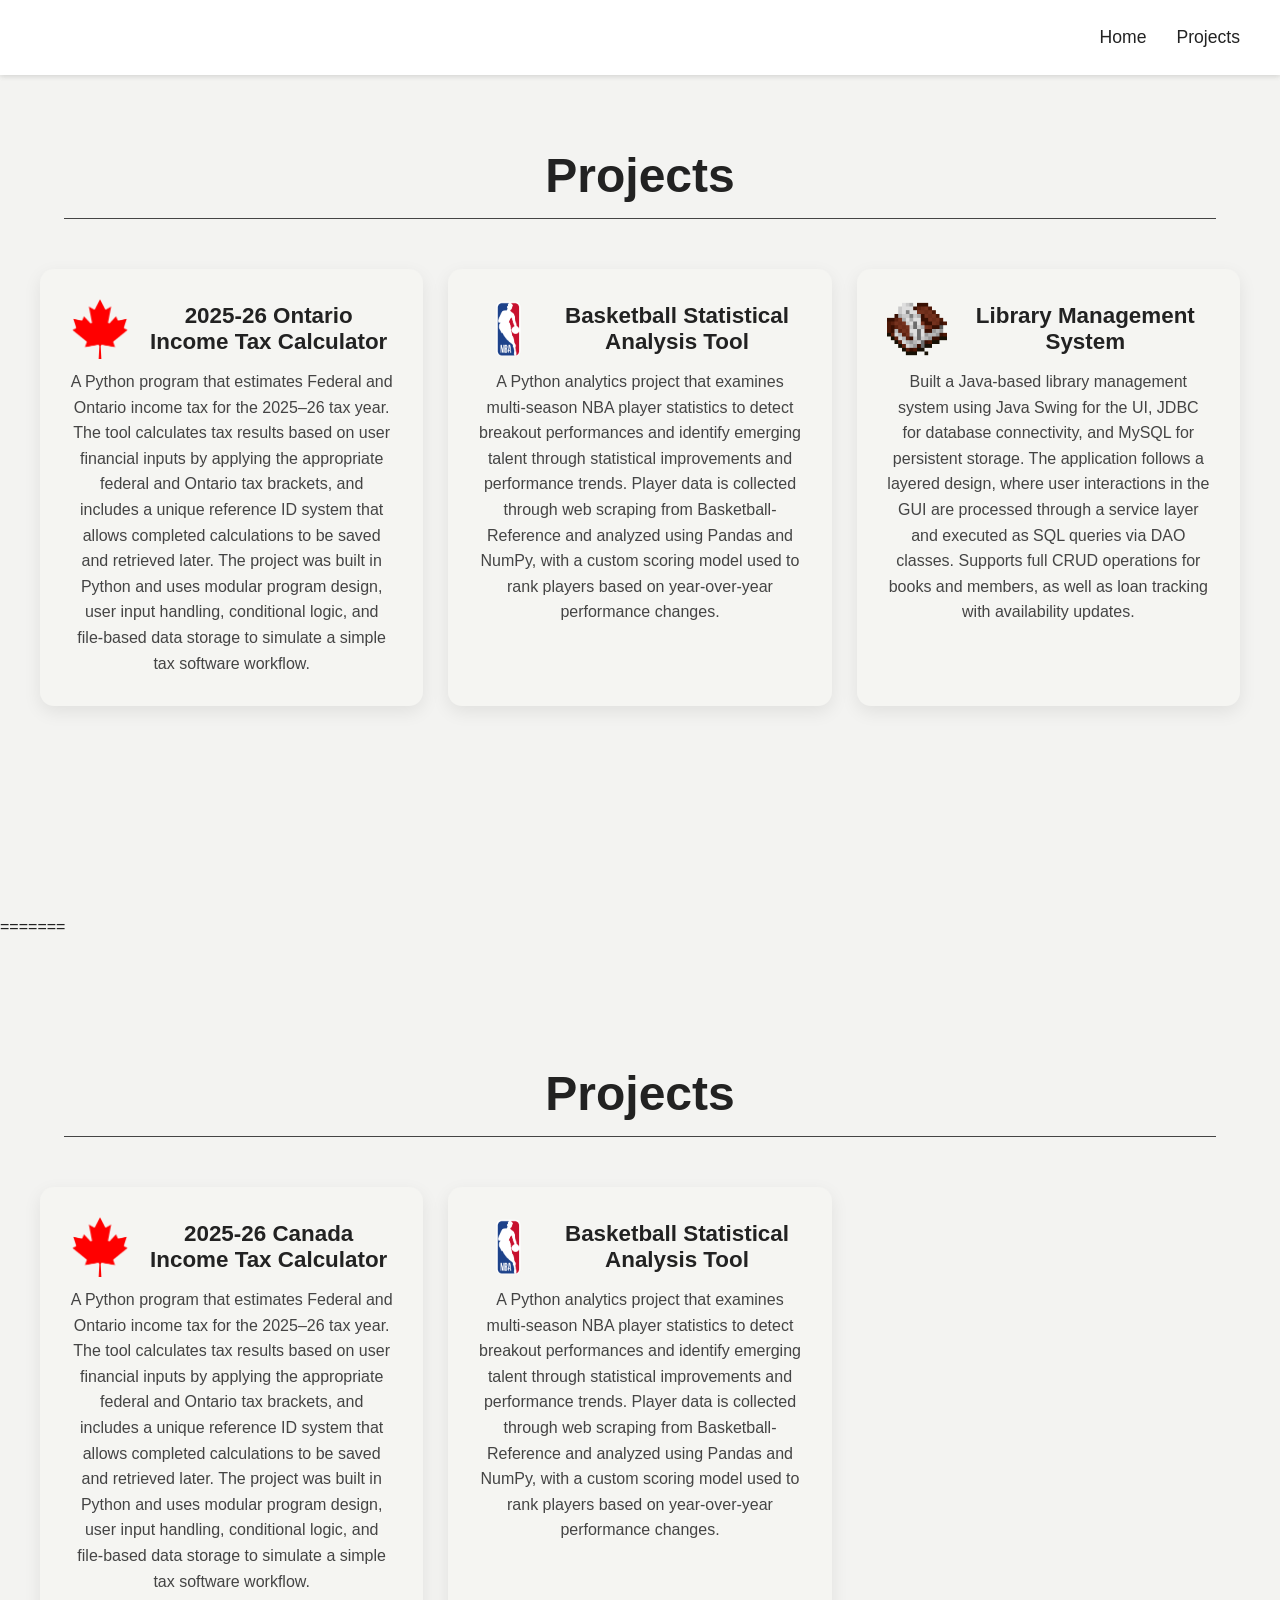
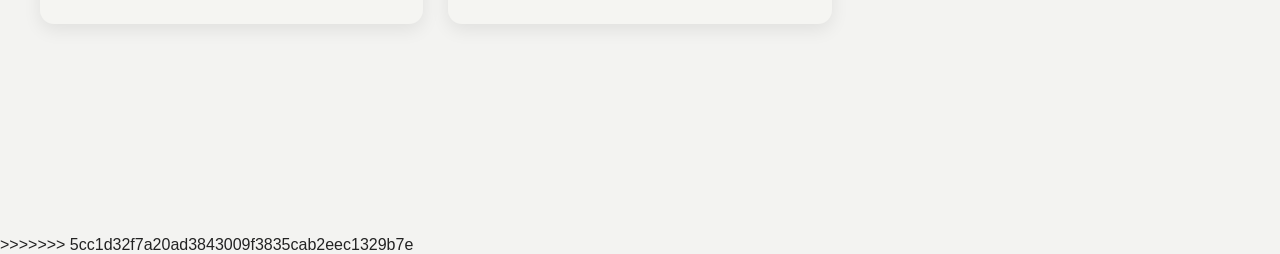
==== commit c40a20d9: "resolve merge conflicts" ====
--- a/projects.html
+++ b/projects.html
@@ -1,3 +1,4 @@
+<<<<<<< HEAD
 <!DOCTYPE html>
 <html lang="en">
 <head>
@@ -73,4 +74,80 @@
 </section>
 
 </body>
-</html>+</html>
+=======
+<!DOCTYPE html>
+<html lang="en">
+<head>
+<meta charset="UTF-8">
+<meta name="viewport" content="width=device-width, initial-scale=1.0">
+<title>Projects | Ethan Reis</title>
+
+<link rel="stylesheet" href="styles.css">
+
+<link rel="stylesheet"
+href="https://cdnjs.cloudflare.com/ajax/libs/font-awesome/6.5.2/css/all.min.css"/>
+
+</head>
+
+<body>
+
+<nav class="navbar">
+<ul class="nav-links">
+<li><a href="index.html#home">Home</a></li>
+<li><a href="projects.html">Projects</a></li>
+</ul>
+</nav>
+
+
+<section class="projects-page">
+
+<h1>Projects</h1>
+<div class="section-line"></div>
+
+
+<div class="projects-grid">
+
+<div class="project-card">
+
+<div class="project-header">
+  <a href="https://github.com/akareese/Canadian-Federal-Ontario-Income-Tax-Calculator-2025-26" target="_blank">
+    <img src="assets/cra.png" class="project-icon" alt="CRA Logo">
+  </a>
+  <h3>2025-26 Canada Income Tax Calculator</h3>
+</div>
+
+<p>
+A Python program that estimates Federal and Ontario income tax for the 2025–26 tax year. The tool calculates tax results based on user
+financial inputs by applying the appropriate federal and Ontario tax brackets, and includes a unique reference ID system that allows 
+completed calculations to be saved and retrieved later. The project was built in Python and uses modular program design, user input handling, conditional logic, 
+and file-based data storage to simulate a simple tax software workflow.
+</p>
+
+</div>
+
+
+
+<div class="project-card">
+
+<div class="project-header">
+  <a href="https://github.com/akareese/NBA-Breakout-Season-Analysis-" target="_blank">
+    <img src="assets/nba.png" class="project-icon" alt="NBA Logo">
+  </a>
+  <h3>Basketball Statistical Analysis Tool</h3>
+</div>
+<p>
+A Python analytics project that examines multi-season NBA player statistics to detect breakout performances and identify emerging talent through 
+statistical improvements and performance trends. Player data is collected through web scraping from Basketball-Reference and analyzed using Pandas and NumPy, 
+with a custom scoring model used to rank players based on year-over-year performance changes.
+</p>
+
+</div>
+
+</div>
+
+</section>
+
+</body>
+</html>
+>>>>>>> 5cc1d32f7a20ad3843009f3835cab2eec1329b7e
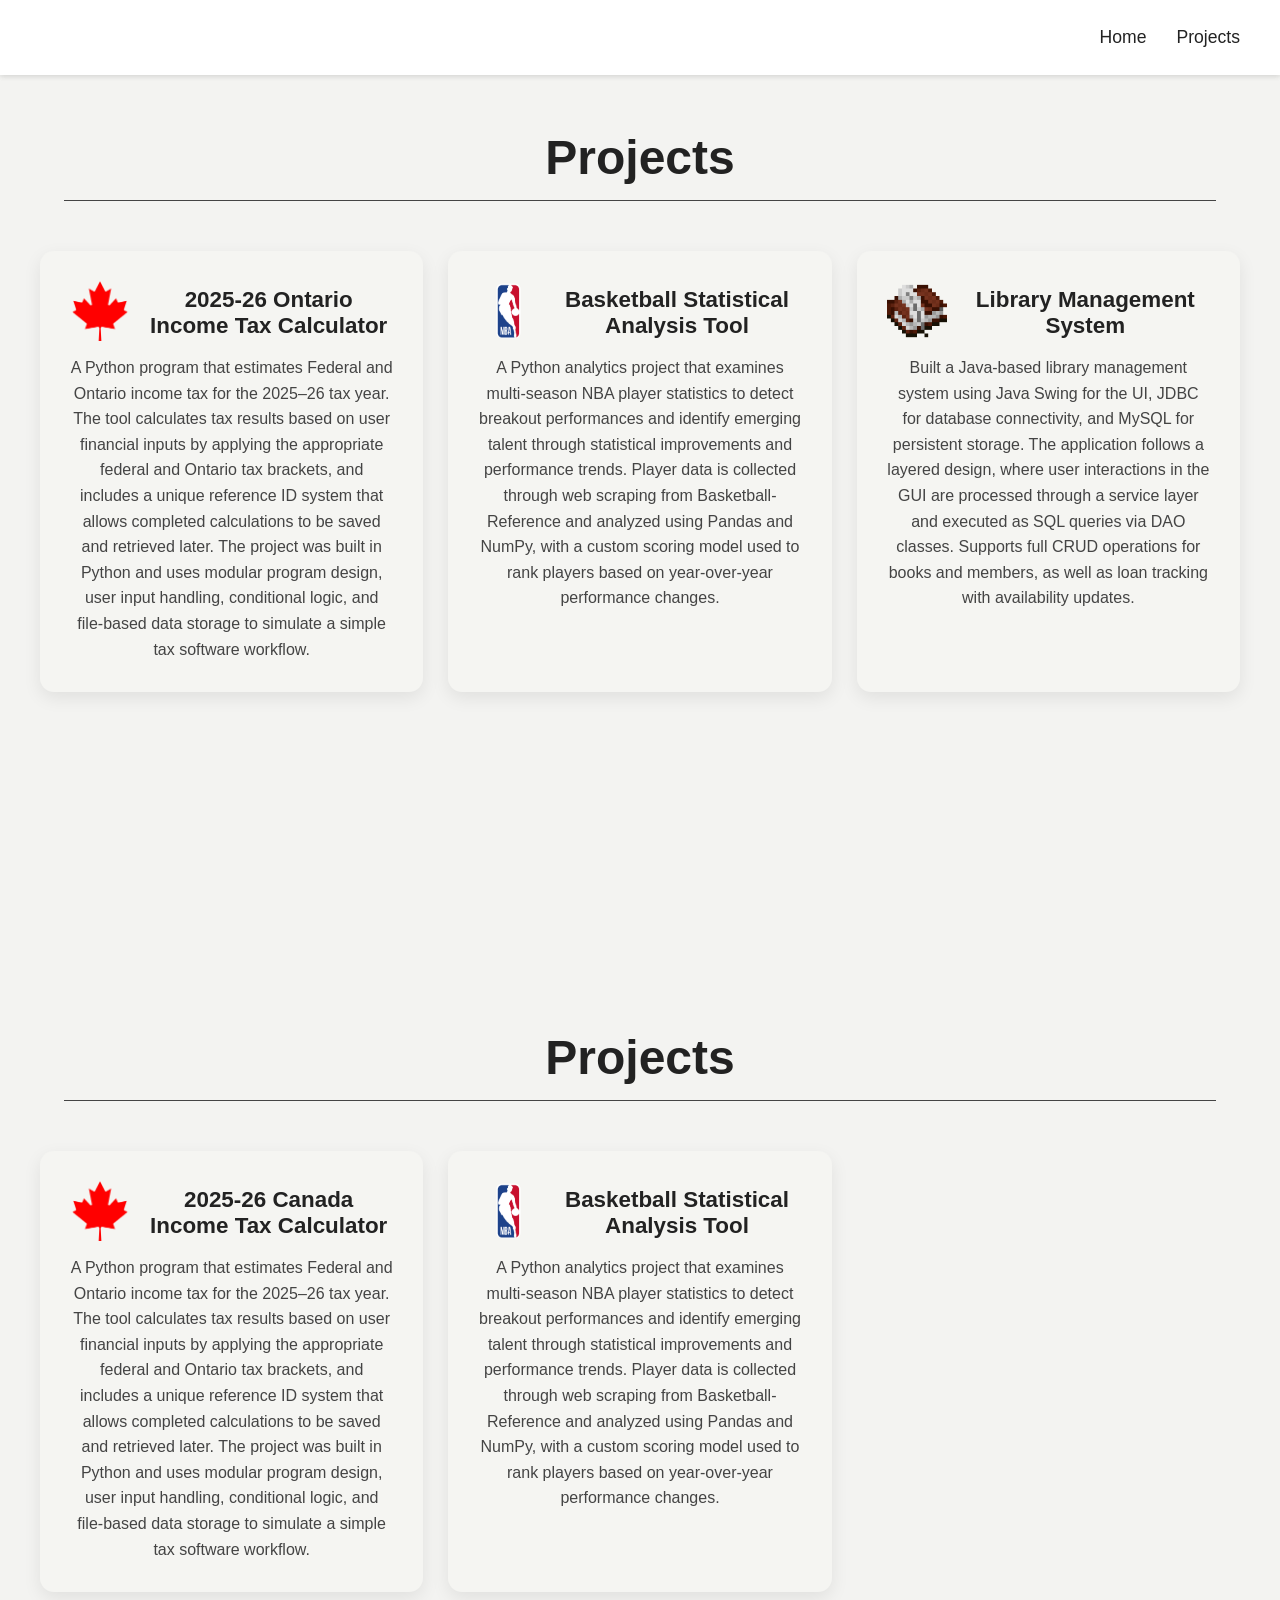
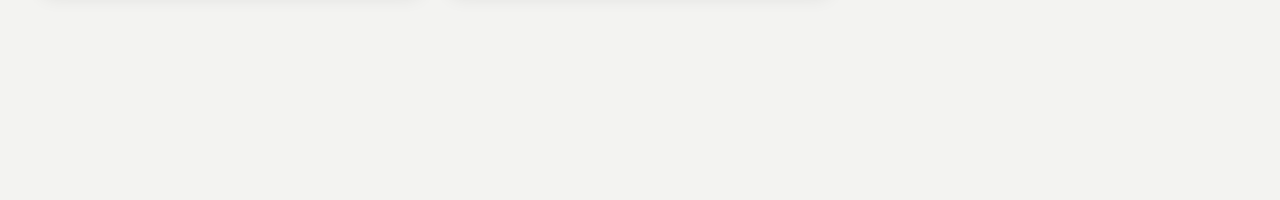
==== commit 45b37023: "Update projects.html" ====
--- a/projects.html
+++ b/projects.html
@@ -1,4 +1,4 @@
-<<<<<<< HEAD
+
 <!DOCTYPE html>
 <html lang="en">
 <head>
@@ -75,7 +75,7 @@
 
 </body>
 </html>
-=======
+
 <!DOCTYPE html>
 <html lang="en">
 <head>
@@ -150,4 +150,4 @@
 
 </body>
 </html>
->>>>>>> 5cc1d32f7a20ad3843009f3835cab2eec1329b7e
+
--- a/styles.css
+++ b/styles.css
@@ -442,10 +442,10 @@
 }
 
 .projects-grid {
-  max-width: 1300px;       /* bumped up from 1100px to give 3 cards room */
+  max-width: 1300px;       
   margin: 0 auto;
   display: grid;
-  grid-template-columns: repeat(3, 1fr);   /* changed from auto-fit to fixed 3 columns */
+  grid-template-columns: repeat(3, 1fr);   
   gap: 25px;
 }
 
--- a/styles.css
+++ b/styles.css
@@ -442,10 +442,10 @@
 }
 
 .projects-grid {
-  max-width: 1300px;       /* bumped up from 1100px to give 3 cards room */
+  max-width: 1300px;       
   margin: 0 auto;
   display: grid;
-  grid-template-columns: repeat(3, 1fr);   /* changed from auto-fit to fixed 3 columns */
+  grid-template-columns: repeat(3, 1fr);   
   gap: 25px;
 }
 
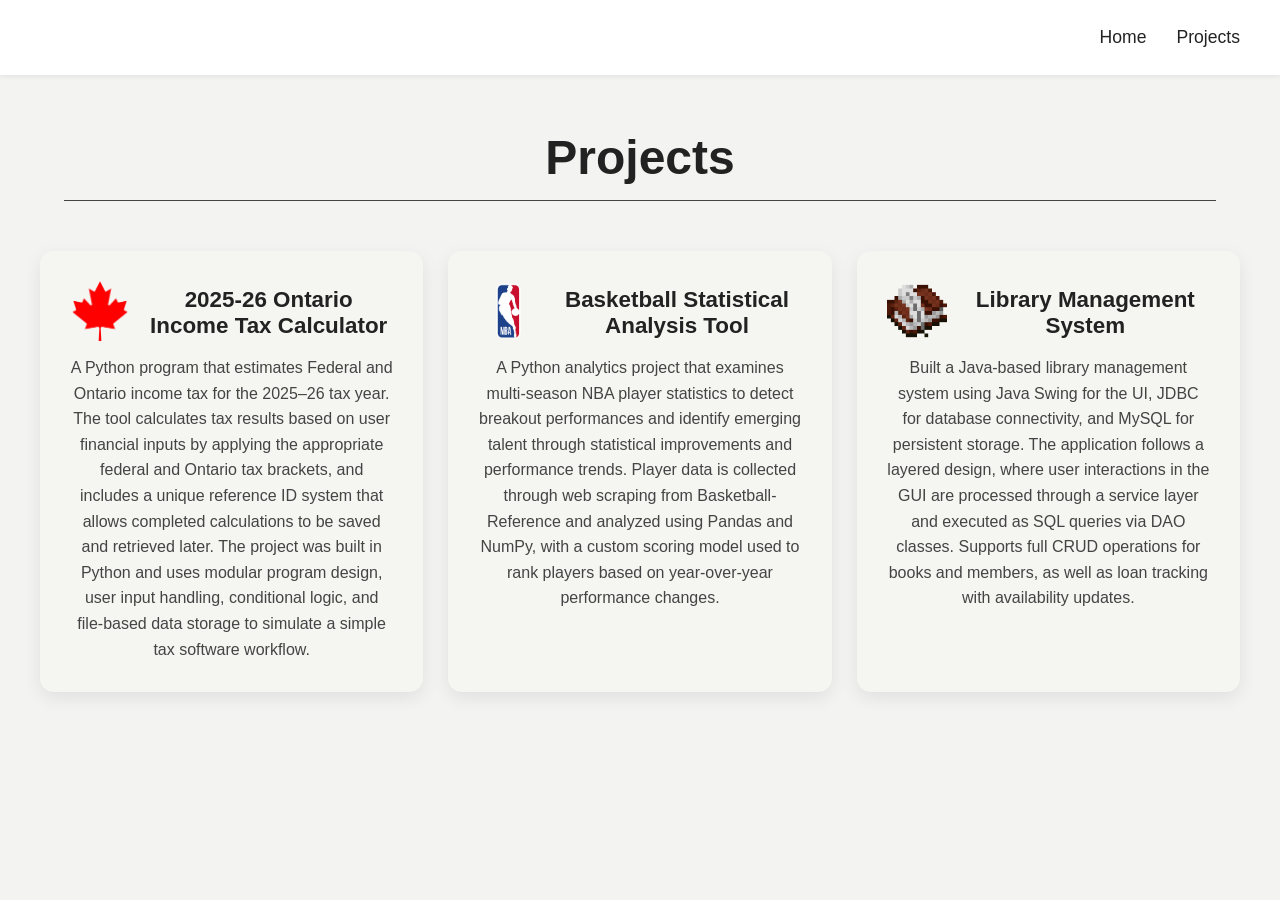
==== commit 13b3f3df: "Update projects.html" ====
--- a/projects.html
+++ b/projects.html
@@ -1,4 +1,3 @@
-
 <!DOCTYPE html>
 <html lang="en">
 <head>
@@ -75,79 +74,3 @@
 
 </body>
 </html>
-
-<!DOCTYPE html>
-<html lang="en">
-<head>
-<meta charset="UTF-8">
-<meta name="viewport" content="width=device-width, initial-scale=1.0">
-<title>Projects | Ethan Reis</title>
-
-<link rel="stylesheet" href="styles.css">
-
-<link rel="stylesheet"
-href="https://cdnjs.cloudflare.com/ajax/libs/font-awesome/6.5.2/css/all.min.css"/>
-
-</head>
-
-<body>
-
-<nav class="navbar">
-<ul class="nav-links">
-<li><a href="index.html#home">Home</a></li>
-<li><a href="projects.html">Projects</a></li>
-</ul>
-</nav>
-
-
-<section class="projects-page">
-
-<h1>Projects</h1>
-<div class="section-line"></div>
-
-
-<div class="projects-grid">
-
-<div class="project-card">
-
-<div class="project-header">
-  <a href="https://github.com/akareese/Canadian-Federal-Ontario-Income-Tax-Calculator-2025-26" target="_blank">
-    <img src="assets/cra.png" class="project-icon" alt="CRA Logo">
-  </a>
-  <h3>2025-26 Canada Income Tax Calculator</h3>
-</div>
-
-<p>
-A Python program that estimates Federal and Ontario income tax for the 2025–26 tax year. The tool calculates tax results based on user
-financial inputs by applying the appropriate federal and Ontario tax brackets, and includes a unique reference ID system that allows 
-completed calculations to be saved and retrieved later. The project was built in Python and uses modular program design, user input handling, conditional logic, 
-and file-based data storage to simulate a simple tax software workflow.
-</p>
-
-</div>
-
-
-
-<div class="project-card">
-
-<div class="project-header">
-  <a href="https://github.com/akareese/NBA-Breakout-Season-Analysis-" target="_blank">
-    <img src="assets/nba.png" class="project-icon" alt="NBA Logo">
-  </a>
-  <h3>Basketball Statistical Analysis Tool</h3>
-</div>
-<p>
-A Python analytics project that examines multi-season NBA player statistics to detect breakout performances and identify emerging talent through 
-statistical improvements and performance trends. Player data is collected through web scraping from Basketball-Reference and analyzed using Pandas and NumPy, 
-with a custom scoring model used to rank players based on year-over-year performance changes.
-</p>
-
-</div>
-
-</div>
-
-</section>
-
-</body>
-</html>
-
